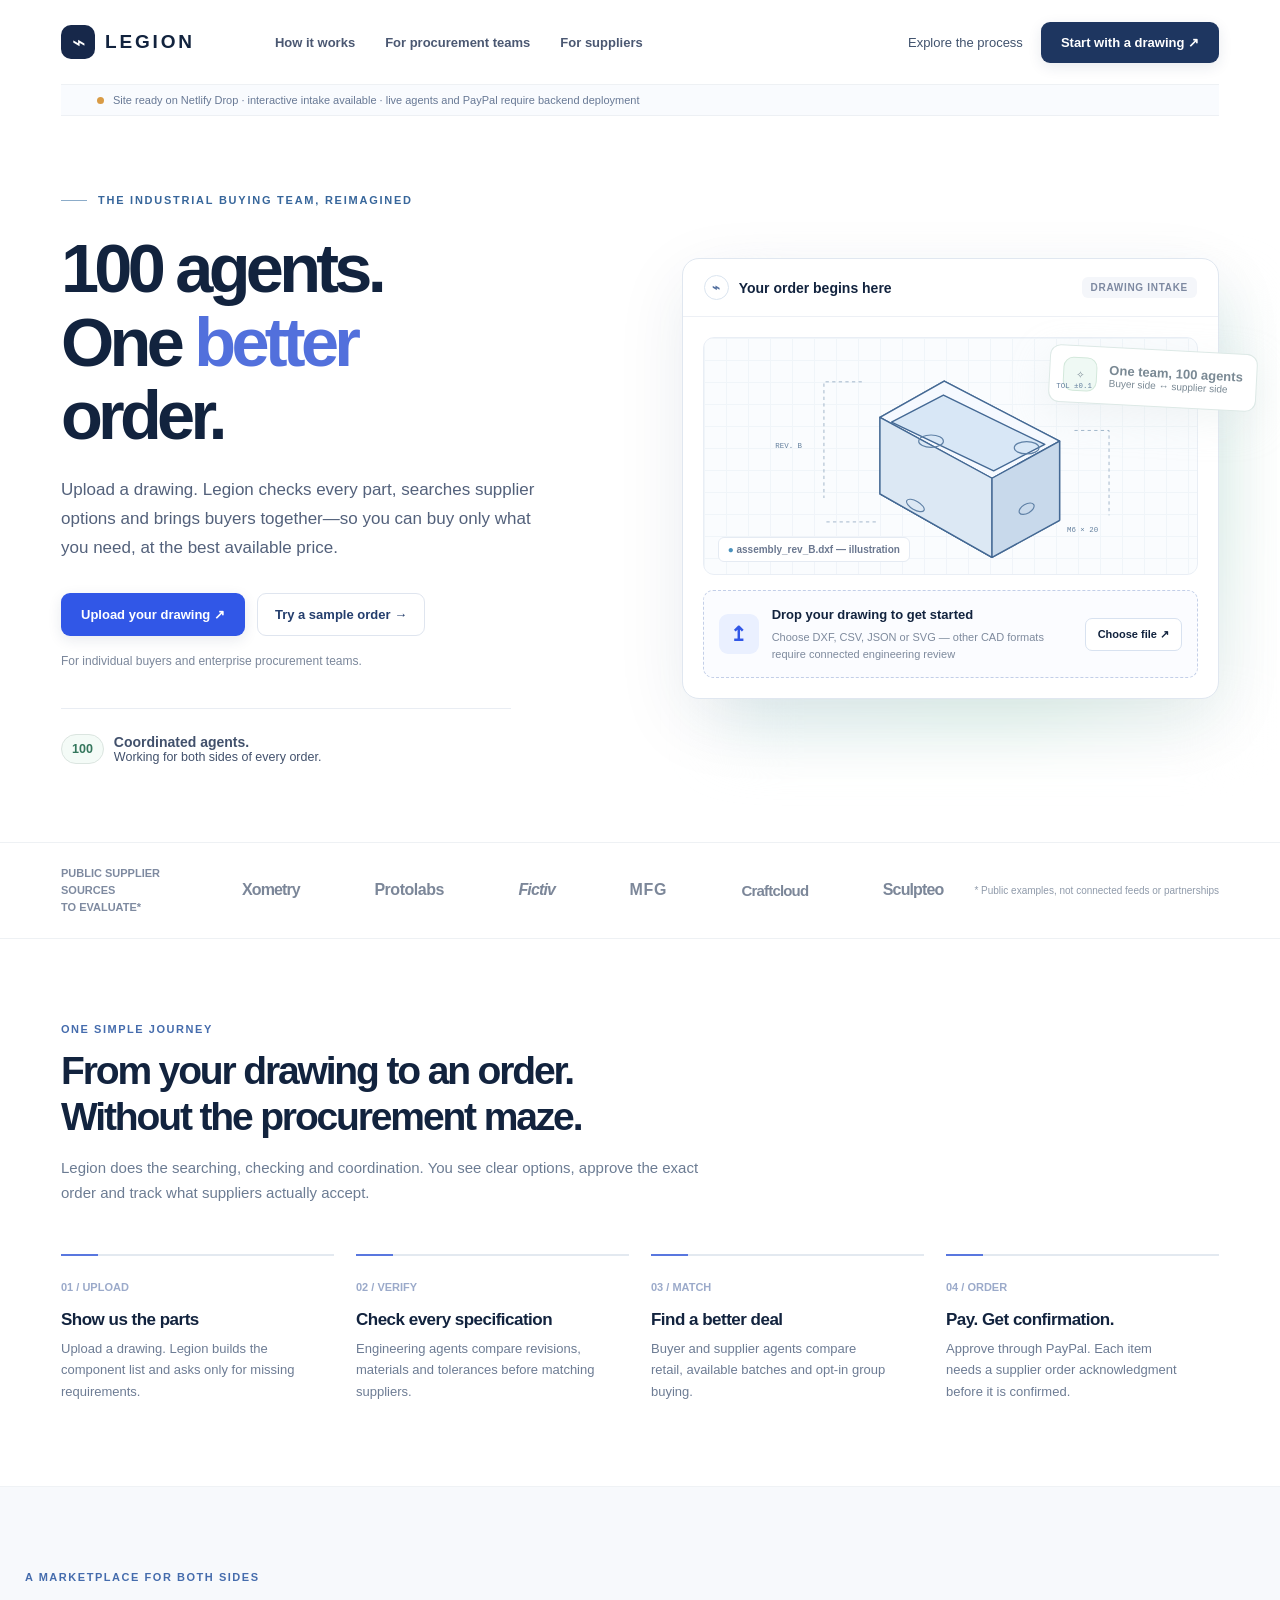
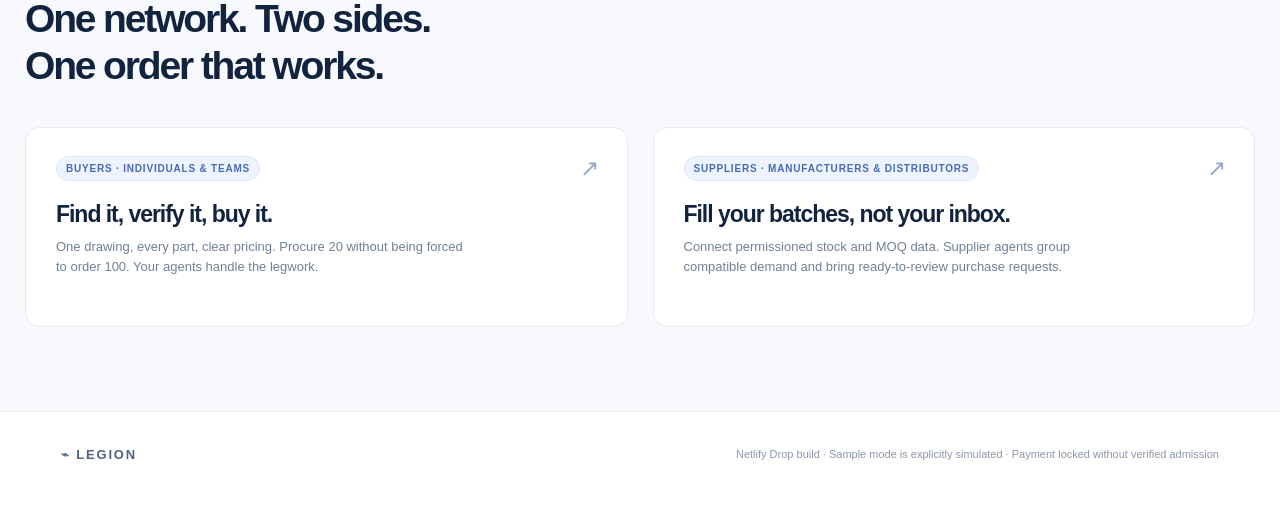
==== public/index.html @ 0154704b "Deploy LEGION Netlify site and functions (003)" ====
<!doctype html>
<html lang="en">
<head>
<meta charset="utf-8"><meta name="viewport" content="width=device-width, initial-scale=1">
<title>LEGION — 100 agents. One better order.</title>
<style>
:root{--ink:#12233e;--muted:#65728a;--line:#e5eaf0;--blue:#3157e7;--mint:#eaf8f1;--pale:#f8fafc;--bg:#fff;--accent:#87c9af;--shadow:0 22px 70px rgba(22,44,77,.085)}
*{box-sizing:border-box}html{scroll-behavior:smooth}body{margin:0;background:var(--bg);font-family:Inter,-apple-system,BlinkMacSystemFont,"Segoe UI",sans-serif;color:var(--ink);font-size:15px;-webkit-font-smoothing:antialiased}a{color:inherit;text-decoration:none}button{font:inherit;cursor:pointer}button:focus-visible,a:focus-visible,input:focus-visible{outline:3px solid #93a8ff;outline-offset:3px}.shell{max-width:1230px;margin:auto;padding:0 36px}
nav{height:85px;display:flex;align-items:center;gap:32px;border-bottom:1px solid #eef1f4}.logo{display:flex;align-items:center;gap:10px;font-weight:850;letter-spacing:.15em;font-size:19px}.symbol{width:34px;height:34px;border-radius:10px;background:#17284a;display:flex;align-items:center;justify-content:center;color:#fff;font-size:23px;font-weight:450;letter-spacing:-5px;padding-right:4px}.navlinks{display:flex;gap:30px;margin-left:48px;color:#4b5872;font-size:13px;font-weight:560}.navlinks a:hover{color:var(--blue)}.navright{margin-left:auto;display:flex;align-items:center;gap:18px}.navright .quiet{color:#41536e;font-size:13px}.primary{border:0;background:#1e3660;color:white;padding:13px 20px;border-radius:9px;font-size:13px;font-weight:675;box-shadow:0 4px 14px rgba(27,50,92,.1)}.primary:hover{background:#254b89}.primary.blue{background:var(--blue)}.secondary{background:white;color:#243e6d;padding:13px 17px;border-radius:9px;border:1px solid #dfe5ef;font-size:13px;font-weight:660}
.hero{display:grid;grid-template-columns:1fr .95fr;gap:55px;align-items:center;padding-top:78px;padding-bottom:78px;position:relative}.eyebrow{font-size:11px;font-weight:780;letter-spacing:.16em;color:#37669b;text-transform:uppercase;display:flex;align-items:center;gap:11px}.eyebrow i{width:26px;height:1px;background:#8cacc9;display:block}.hero h1{font-size:clamp(49px,5.35vw,76px);line-height:1.075;letter-spacing:-.069em;font-weight:720;max-width:600px;margin:26px 0 22px}.hero h1 em{font-style:normal;color:#5270dc}.hero .desc{color:#53617b;max-width:495px;font-size:17px;line-height:1.72;font-weight:420;margin:0 0 30px}.actions{display:flex;gap:12px;flex-wrap:wrap}.hero small{display:block;margin-top:18px;color:#7b879b;font-size:12px}.mini-proof{display:flex;align-items:center;gap:10px;margin-top:40px;padding-top:25px;border-top:1px solid #e9edf3;max-width:450px;color:#42516c;font-size:12.5px}.mini-proof .tiny{border:1px solid #dbe5e0;background:#f4fbf7;color:#34765c;border-radius:100px;padding:7px 10px;font-weight:750}.mini-proof strong{font-size:14px}
.preview{position:relative}.preview:before{content:"";position:absolute;inset:45px -15px -35px 50px;background:linear-gradient(135deg,#f0f4ff,#e6f7ef 74%,#fff);filter:blur(30px);z-index:-1}.floating{background:white;border:1px solid #e0e7f0;border-radius:17px;box-shadow:var(--shadow);overflow:hidden}.window-head{height:58px;border-bottom:1px solid #edf0f5;display:flex;align-items:center;justify-content:space-between;padding:0 21px}.window-head .left{font-weight:700;font-size:14px;display:flex;align-items:center;gap:10px}.dotted{border:1px solid #dae4ef;border-radius:50%;width:25px;height:25px;display:grid;place-items:center;color:#53709f;font-size:13px}.sample-label{font-size:10px;letter-spacing:.07em;color:#7d89a1;font-weight:750;background:#f4f6fa;padding:5px 9px;border-radius:6px}.drawing{height:238px;margin:20px 20px 15px;display:grid;place-items:center;background:#fafcfe;border:1px solid #e9eef5;border-radius:11px;position:relative;overflow:hidden}.drawing .grid-lines{position:absolute;inset:0;background-image:linear-gradient(#eaf0f6 1px,transparent 1px),linear-gradient(90deg,#eaf0f6 1px,transparent 1px);background-size:22px 22px;opacity:.6}.drawing svg{z-index:1;max-height:206px;width:90%}.drawing .file{position:absolute;left:14px;bottom:12px;background:white;border:1px solid #e5ebf3;padding:6px 9px;font-size:10px;color:#6b7890;border-radius:6px;z-index:2;font-weight:700}.drawing .file:before{content:"● ";color:#4a92bd}.upload-inside{margin:0 20px 20px;border:1.5px dashed #c3cfe8;background:#fbfcff;border-radius:10px;padding:16px 15px;display:flex;align-items:center;gap:13px;cursor:pointer}.upload-inside:hover{background:#f5f8ff;border-color:#7390d8}.up-icon{background:#eaf0ff;color:var(--blue);font-weight:800;font-size:20px;width:40px;height:40px;border-radius:9px;display:grid;place-items:center}.up-copy{flex:1}.up-copy strong{display:block;font-size:13px;margin-bottom:5px}.up-copy span{color:#7e8a9d;font-size:11px}.upload-btn{border:1px solid #d8e2f0;background:white;padding:9px 12px;border-radius:7px;font-size:11px;font-weight:720;white-space:nowrap}
.agentflag{position:absolute;top:91px;right:-38px;background:white;border:1px solid #dde9e6;box-shadow:0 12px 36px #dce5e556;padding:11px 13px;border-radius:11px;display:flex;align-items:center;gap:12px;transform:rotate(3deg)}.agentmark{width:34px;height:34px;background:#eff9f4;border:1px solid #d3e8db;display:grid;place-items:center;color:#388c63;border-radius:10px;font-size:15px}.agentflag strong{display:block;font-size:13px}.agentflag span{font-size:10px;color:#7a8994}
.partners{border-top:1px solid #eef1f4;border-bottom:1px solid #eef1f4;padding:22px 0}.part-inner{display:flex;align-items:center;gap:31px}.part-inner .intro{width:150px;flex-shrink:0;font-size:11px;color:#7e8aa0;line-height:1.55;font-weight:640}.partners-list{display:flex;align-items:center;justify-content:space-between;flex:1;gap:30px;flex-wrap:wrap}.partner{font-size:16px;color:#7c8799;font-weight:780;letter-spacing:-.055em;white-space:nowrap}.partner:nth-child(2){font-weight:550;letter-spacing:-.03em}.partner:nth-child(3){font-weight:650;font-style:italic}.partner:nth-child(4){letter-spacing:.04em;font-weight:880}.partner:nth-child(5){font-size:15px}.smallnote{font-size:10px;color:#8f9aaa;white-space:nowrap}
.section{padding:84px 0}.section-eyebrow{font-size:11px;letter-spacing:.14em;font-weight:780;color:#456cad;text-transform:uppercase;margin-bottom:13px}.section-head{max-width:700px}.section h2{font-size:39px;letter-spacing:-.055em;line-height:1.2;font-weight:710;margin:0}.section .intro-p{color:#6c7c93;line-height:1.65;max-width:650px;margin:15px 0 0}.steps{display:grid;grid-template-columns:repeat(4,1fr);gap:22px;margin-top:48px}.step{padding-top:21px;border-top:2px solid #e3e9f0;position:relative}.step:before{content:"";position:absolute;top:-2px;left:0;height:2px;width:37px;background:#5977df}.step .num{font-weight:790;color:#9baaca;font-size:11px}.step h3{font-size:17px;margin:16px 0 8px;letter-spacing:-.03em}.step p{color:#6d7c94;font-size:13px;line-height:1.65;max-width:240px;margin:0}
.teams{background:#f7f9fc;border-top:1px solid #eff2f5;border-bottom:1px solid #eff2f5}.team-row{display:grid;grid-template-columns:1fr 1fr;gap:25px;margin-top:37px}.team-card{background:#fff;border:1px solid #e6eaf1;border-radius:14px;padding:28px 30px;position:relative;min-height:200px}.team-card .tag{display:inline-block;background:#edf3ff;border:1px solid #dee8fa;color:#486bb3;font-size:10px;font-weight:780;padding:6px 9px;border-radius:50px;text-transform:uppercase;letter-spacing:.08em}.team-card h3{font-size:23px;letter-spacing:-.045em;margin:20px 0 9px}.team-card p{color:#718097;line-height:1.6;margin:0;font-size:13px;max-width:420px}.team-card .go{position:absolute;right:28px;top:27px;font-size:23px;color:#94a8c8}
.case{margin-top:38px;border:1px solid #e2e9f1;border-radius:17px;background:white;box-shadow:var(--shadow);overflow:hidden;display:none}.case.open{display:block}.case-top{padding:23px 26px;display:flex;align-items:center;justify-content:space-between;border-bottom:1px solid #edf1f6}.case-title strong{font-size:16px}.case-title span{display:block;font-size:11px;color:#8b97aa;margin-top:6px}.case-state{border:1px solid #dfe6f5;background:#f4f7ff;color:#4163b2;border-radius:100px;font-size:11px;padding:6px 11px;font-weight:700}.case-row{padding:25px;display:grid;grid-template-columns:1.05fr 1fr;gap:28px}.case-row h4{font-size:13px;margin:0 0 13px}.bomline{display:flex;justify-content:space-between;border-bottom:1px solid #edf0f4;padding:11px 0;font-size:12px}.bomline .ok{color:#168366;font-weight:680}.bomline .z{color:#b08327;font-weight:680}.quote-row{padding:12px 14px;border:1px solid #e6ecf3;border-radius:9px;margin-bottom:9px;display:flex;align-items:center;justify-content:space-between;gap:10px}.quote-row.best{border-color:#afd9c5;background:#f6fcf8}.quote-row strong{display:block;font-size:12px}.quote-row span{font-size:11px;color:#7b8ba0}.quote-row .price{font-size:14px;font-weight:800;color:#254064}.case-end{border-top:1px solid #eff2f7;padding:16px 26px;background:#fafcfe;display:flex;align-items:center;justify-content:space-between;gap:15px}.case-end span{font-size:11px;color:#7e8a9f}.case-end button{border:1px solid #e0e6ef;border-radius:7px;background:white;padding:10px 14px;color:#65748d;font-size:12px;cursor:not-allowed}
footer{padding:35px 0 45px;display:flex;align-items:center;justify-content:space-between;font-size:11px;color:#8b97aa}.footerlogo{font-weight:820;letter-spacing:.14em;color:#516381;font-size:13px}
@media(max-width:1040px){.hero{gap:26px}.agentflag{right:-12px}.partners-list{gap:18px}.smallnote{display:none}.navlinks{margin-left:5px}}
@media(max-width:760px){.shell{padding:0 21px}nav{height:68px}.navlinks{display:none}.navright .quiet{display:none}.primary{padding:12px 14px}.hero{grid-template-columns:1fr;gap:31px;padding-top:51px;padding-bottom:51px}.hero h1{font-size:clamp(46px,11.7vw,64px);margin:17px 0}.hero .desc{font-size:15px}.mini-proof{margin-top:26px}.preview{max-width:560px}.agentflag{right:0;top:77px;transform:rotate(2deg)}.drawing{height:210px}.part-inner{display:block}.part-inner .intro{width:auto;margin-bottom:21px}.partners-list{gap:17px 22px;justify-content:flex-start}.partner{font-size:14px}.steps{grid-template-columns:1fr 1fr;gap:30px 18px}.section{padding:62px 0}.section h2{font-size:33px}.team-row{grid-template-columns:1fr}.case-row{grid-template-columns:1fr}.case-end{flex-direction:column;align-items:flex-start}footer{gap:16px}.upload-inside{padding:12px}.upload-btn{display:none}}
@media(max-width:410px){.steps{grid-template-columns:1fr}.agentflag{top:115px}.hero h1{font-size:46px}}
@media(prefers-reduced-motion:reduce){html{scroll-behavior:auto}*{animation:none!important;transition:none!important}}
</style>
<link rel="stylesheet" href="./assets/app.css">
</head>
<body>
<div class="shell">
<nav aria-label="Primary navigation">
<a href="#home" class="logo"><span class="symbol">⌁</span>LEGION</a>
<div class="navlinks"><a href="#how">How it works</a><a href="#teams">For procurement teams</a><a href="#teams">For suppliers</a></div>
<div class="navright"><a class="quiet" href="#how">Explore the process</a><button class="primary" id="navstart">Start with a drawing ↗</button></div>
</nav>
<div class="runtime-strip" role="status"><span class="runtime-dot" id="runtimeDot"></span><span id="runtimeText">Site ready · Connecting to secure services…</span></div>
<section class="hero" id="home"><div>
<div class="eyebrow"><i></i> THE INDUSTRIAL BUYING TEAM, REIMAGINED</div>
<h1>100 agents.<br>One <em>better</em><br>order.</h1>
<p class="desc">Upload a drawing. Legion checks every part, searches supplier options and brings buyers together—so you can buy only what you need, at the best available price.</p>
<div class="actions"><button class="primary blue" id="uploadHero">Upload your drawing <span aria-hidden="true">↗</span></button><button class="secondary" id="trydemo">Try a sample order →</button></div>
<small>For individual buyers and enterprise procurement teams.</small>
<div class="mini-proof"><span class="tiny">100</span><span><strong>Coordinated agents.</strong><br>Working for both sides of every order.</span></div>
</div>
<div class="preview" id="uploadbox">
<div class="floating">
<div class="window-head"><div class="left"><span class="dotted">⌁</span>Your order begins here</div><span class="sample-label">DRAWING INTAKE</span></div>
<div class="drawing"><div class="grid-lines"></div>
<svg viewBox="0 0 450 250" fill="none" xmlns="http://www.w3.org/2000/svg" aria-label="Illustrative engineering bracket drawing">
<g transform="translate(100 16)" stroke="#446994" stroke-width="1.7" stroke-linejoin="round"><path d="M40 155 L40 62 L118 18 L258 91 L258 187 L176 232 L40 155 Z" fill="#e3ecf8" opacity=".86"/><path d="M40 62 L176 136 L258 91 M176 136 L176 232 M40 155 L176 232"/><path d="M40 62 L118 18 L258 91 L176 136 Z" fill="#f5f9ff"/><path d="M54 68 L117 35 L240 95 L178 127 Z" fill="#d8e7f6"/><path d="M40 62 L40 155 L176 232 L176 136 Z" fill="#dce8f4"/><path d="M176 136 L258 91 L258 187 L176 232 Z" fill="#c8d9eb"/><g stroke="#5f81a6" stroke-width="1.4"><ellipse cx="102" cy="91" rx="15" ry="7.5"/><ellipse cx="218" cy="99" rx="15" ry="7.5"/><ellipse cx="83" cy="169" rx="12" ry="5.3" transform="rotate(30 83 169)"/><ellipse cx="218" cy="173" rx="10" ry="5.5" transform="rotate(-30 218 173)"/></g></g>
<g stroke="#91a9c0" stroke-width="1" fill="none" stroke-dasharray="4 4"><path d="M118 35 L72 35 L72 176 M376 94 L418 94 L418 197"/><path d="M135 205 L72 205"/></g><g fill="#64809e" font-size="9" font-family="monospace"><text x="13" y="115">REV. B</text><text x="354" y="42">TOL ±0.1</text><text x="367" y="217">M6 × 20</text></g>
</svg><div class="file" id="filename">assembly_rev_B.dxf — illustration</div></div>
<label for="fileInput" class="upload-inside" id="dropArea"><span class="up-icon">↥</span><span class="up-copy"><strong id="dropTitle">Drop your drawing to get started</strong><span id="dropSub">Choose DXF, CSV, JSON or SVG — other CAD formats require connected engineering review</span></span><span class="upload-btn">Choose file ↗</span></label>
<input type="file" id="fileInput" accept=".dxf,.csv,.json,.svg,.pdf,.step,.stp,.stl" hidden>
</div>
<div class="agentflag"><span class="agentmark">✧</span><span><strong>One team, 100 agents</strong><span>Buyer side ↔ supplier side</span></span></div>
</div></section></div>
<div class="partners"><div class="shell part-inner"><div class="intro">PUBLIC SUPPLIER SOURCES<br>TO EVALUATE*</div><div class="partners-list"><span class="partner">Xometry</span><span class="partner">Protolabs</span><span class="partner">Fictiv</span><span class="partner">MFG</span><span class="partner">Craftcloud</span><span class="partner">Sculpteo</span></div><div class="smallnote">* Public examples, not connected feeds or partnerships</div></div></div>
<div class="shell"><section class="section" id="how"><div class="section-head"><div class="section-eyebrow">ONE SIMPLE JOURNEY</div><h2>From your drawing to an order.<br>Without the procurement maze.</h2><p class="intro-p">Legion does the searching, checking and coordination. You see clear options, approve the exact order and track what suppliers actually accept.</p></div>
<div class="steps"><article class="step"><span class="num">01 / UPLOAD</span><h3>Show us the parts</h3><p>Upload a drawing. Legion builds the component list and asks only for missing requirements.</p></article><article class="step"><span class="num">02 / VERIFY</span><h3>Check every specification</h3><p>Engineering agents compare revisions, materials and tolerances before matching suppliers.</p></article><article class="step"><span class="num">03 / MATCH</span><h3>Find a better deal</h3><p>Buyer and supplier agents compare retail, available batches and opt-in group buying.</p></article><article class="step"><span class="num">04 / ORDER</span><h3>Pay. Get confirmation.</h3><p>Approve through PayPal. Each item needs a supplier order acknowledgment before it is confirmed.</p></article></div>

<div class="workspace" id="workspace" hidden aria-live="polite">
 <div class="workspace-top"><div><span class="section-eyebrow">YOUR ORDER · ONE CONNECTED JOURNEY</span><h2 id="workTitle">Your procurement workspace</h2><p id="workSubtitle">Your drawing is the source of truth. Every later action stays tied to its revision.</p></div><span class="modepill" id="modeBadge">SAMPLE ONLY</span></div>
 <div class="stage-track" aria-label="Order progress"><div class="stag on">01 <strong>Upload</strong></div><div class="stag on">02 <strong>Verify</strong></div><div class="stag">03 <strong>Match</strong></div><div class="stag">04 <strong>Order</strong></div></div>
 <div class="workspace-grid"><div class="work-main">
  <section class="workcard"><div class="card-head"><div><span class="smallcap">01 / DRAWING</span><h3>We found these components</h3></div><span class="statepill" id="parseStatus">Processing</span></div>
   <div class="drawingmeta"><span id="drawingName">No file</span><span id="drawingDigest">Drawing fingerprint pending</span></div>
   <div id="bomRows" class="bomlist"></div><div class="facts" id="bomSummary"></div>
   <p class="inline-note">Local extraction is not engineering certification. Missing specifications remain open; no part is silently approved.</p>
  </section>
  <section class="workcard"><div class="card-head"><div><span class="smallcap">02 / VERIFICATION</span><h3>Engineering review</h3></div><span class="statepill warn" id="engineeringStatus">Evidence needed</span></div>
   <div class="reviewline"><span class="reviewdot good"></span><div><strong>Drawing and part list</strong><small id="reviewDrawing">Waiting for upload</small></div></div>
   <div class="reviewline"><span class="reviewdot pending"></span><div><strong>Independent specification check</strong><small>Material, tolerance, revision and supplier equivalence require an authorized engineering result.</small></div></div>
   <div class="reviewline"><span class="reviewdot pending"></span><div><strong>100 buyer-and-supplier agents</strong><small id="agentsStatus">Agent runtime is not connected to this static preview.</small></div></div>
   <div class="review-buttons"><label class="demo-access"><span>Private demo code</span><input type="password" id="demoAccessCode" placeholder="Enter your demo code" autocomplete="off" spellcheck="false" aria-label="Private demo access code"></label><button class="subtle-btn" id="nimReview">Ask connected NIM for a preliminary review</button><span id="nimResult" class="microstatus" role="status"></span></div>
  </section>
  <section class="workcard"><div class="card-head"><div><span class="smallcap">03 / SOURCING</span><h3>Ways to buy</h3></div><span class="statepill" id="supplierStatus">Sources pending</span></div><p class="mini-description">We compare a direct order, joining an existing factory batch, and grouping only consenting buyers. Every buyer pays for their own shipment.</p>
   <div class="route-list" id="routeList"></div>
  </section>
 </div><aside class="orderpanel"><div class="card-head"><div><span class="smallcap">04 / CHECKOUT</span><h3>Your order</h3></div></div>
  <div class="billrow"><span>Order quantity</span><strong id="summaryQty">—</strong></div>
  <div class="billrow"><span>Selected route</span><strong id="summaryRoute">—</strong></div>
  <div class="billrow"><span>Own shipping</span><strong id="summaryShipping">Pending</strong></div>
  <div class="billrow"><span>Taxes & fees</span><strong id="summaryTaxes">Pending</strong></div>
  <div class="billtotal"><span>Your total</span><strong id="summaryTotal">Quote needed</strong></div>
  <div class="payment-lock"><span class="lockicon">⌁</span><div><strong>PayPal Sandbox</strong><small id="paymentReason">Checkout unlocks only after verified offers, buyer approval and signed admission.</small></div></div>
  <button id="paypalButton" class="primary checkout" disabled>Pay with PayPal · awaiting verification</button>
  <button id="exportButton" class="subtle-btn export">Download procurement request</button>
  <div class="order-ack"><strong>Supplier order confirmations</strong><p id="ackStatus">Not received. Payment alone never means an order was accepted.</p></div>
  <p class="panel-foot">No payment, order, quote or supplier commitment is created in sample mode.</p>
 </aside></div>
 <div class="workspace-end"><div><strong>What happens next?</strong><p id="nextStep">Connect the verified supplier and payment services before placing real orders.</p></div><button class="secondary" id="resetOrder">Start another drawing</button></div>
</div>
</section></div>
<div class="teams" id="teams"><div class="shell section"><div class="section-eyebrow">A MARKETPLACE FOR BOTH SIDES</div><h2>One network. Two sides.<br>One order that works.</h2><div class="team-row"><article class="team-card"><span class="tag">Buyers · individuals & teams</span><span class="go">↗</span><h3>Find it, verify it, buy it.</h3><p>One drawing, every part, clear pricing. Procure 20 without being forced to order 100. Your agents handle the legwork.</p></article><article class="team-card"><span class="tag">Suppliers · manufacturers & distributors</span><span class="go">↗</span><h3>Fill your batches, not your inbox.</h3><p>Connect permissioned stock and MOQ data. Supplier agents group compatible demand and bring ready-to-review purchase requests.</p></article></div></div></div>
<div class="shell"><footer><span class="footerlogo">⌁ LEGION</span><span>Netlify Drop build · Sample mode is explicitly simulated · Payment locked without verified admission</span></footer></div>
<script defer src="./assets/app.js"></script>
</body></html>
---- public/assets/app.css ----
/* LEGION Site: procurement workspace. No runtime secrets in static assets. */
.runtime-strip{background:#f9fbfe;border-bottom:1px solid #edf0f4;color:#687995;padding:9px 36px;font-size:11px;display:flex;align-items:center;gap:9px}.runtime-dot{width:7px;height:7px;border-radius:50%;background:#d99b45;display:inline-block}.runtime-dot.live{background:#2a9c74}
.workspace{scroll-margin-top:30px;margin:24px 0 60px;border-radius:18px;background:#f7f9fd;border:1px solid #e7ecf4;padding:30px;box-shadow:0 22px 60px rgba(20,40,70,.065)}.workspace[hidden]{display:none!important}.workspace-top{display:flex;justify-content:space-between;align-items:flex-start;gap:25px}.workspace h2{font-size:33px;margin:9px 0 7px;letter-spacing:-.045em}.workspace-top p{font-size:13px;color:#718096;margin:0 0 24px}.modepill{border:1px solid #ebd7af;background:#fff9ec;color:#966c2d;border-radius:50px;padding:7px 12px;white-space:nowrap;font-size:10px;font-weight:800;letter-spacing:.06em}
.stage-track{display:grid;grid-template-columns:repeat(4,minmax(0,1fr));gap:8px;margin-bottom:24px}.stag{padding:10px 13px;color:#97a1b1;background:white;border:1px solid #e7edf6;border-radius:7px;font-size:11px}.stag strong{display:block;font-size:12px;margin-top:3px;letter-spacing:-.01em;color:#55667f}.stag.on{background:#eef3ff;color:#4365bb;border-color:#dce6fe}.stag.on strong{color:#284d99}
.workspace-grid{display:grid;grid-template-columns:minmax(0,1fr) 310px;gap:18px;align-items:start}.work-main{display:grid;gap:17px;min-width:0}.workcard,.orderpanel{background:#fff;border:1px solid #e4eaf4;border-radius:12px;padding:21px;min-width:0}.orderpanel{position:sticky;top:20px}.card-head{display:flex;align-items:flex-start;justify-content:space-between;gap:15px;margin-bottom:17px}.smallcap{font-size:10px;color:#728db8;font-weight:800;letter-spacing:.12em}.card-head h3{font-size:17px;letter-spacing:-.025em;margin:7px 0 0}.statepill{border-radius:50px;background:#edf5f1;color:#378063;font-size:10px;font-weight:700;padding:6px 9px;white-space:nowrap}.statepill.warn{background:#fff8ec;color:#a07128}.drawingmeta{border-radius:7px;padding:11px 12px;background:#f6f8fb;display:flex;justify-content:space-between;gap:15px;color:#738198;font-size:11px;overflow-wrap:anywhere}.drawingmeta span:first-child{color:#344b6a;font-weight:680}.bomlist{margin:15px 0}.partline{display:grid;grid-template-columns:minmax(0,1fr) 64px 106px;gap:13px;align-items:center;padding:13px 2px;border-bottom:1px solid #edf1f5}.partline:last-child{border-bottom:0}.partname{font-size:12px;font-weight:730;color:#233b5e;overflow-wrap:anywhere}.partmeta{display:block;font-size:11px;color:#8592a6;margin-top:4px}.partqty{font-size:12px;font-weight:750;text-align:center}.partstate{font-size:10px;text-align:center;border-radius:50px;background:#fff5e7;color:#ad792a;padding:7px 4px;font-weight:670}.facts{display:flex;gap:9px;flex-wrap:wrap;font-size:11px;color:#54708a}.fact{border:1px solid #e4ebf5;border-radius:7px;padding:7px 10px}.inline-note{font-size:10px;color:#8a98ac;line-height:1.6;margin:12px 0 0}.reviewline{display:flex;gap:12px;padding:12px 0;border-bottom:1px solid #eef1f5}.reviewline:last-of-type{border:0}.reviewdot{height:12px;width:12px;flex:none;margin-top:3px;border-radius:50%;background:#eebd72;border:3px solid #fbedd8}.reviewdot.good{background:#55b68b;border:3px solid #d6f0e6}.reviewline strong{font-size:12px;display:block}.reviewline small{font-size:11px;color:#8190a5;display:block;margin-top:5px;line-height:1.6}.review-buttons{display:flex;gap:10px;align-items:center;flex-wrap:wrap;margin-top:15px}.subtle-btn{background:#fff;border:1px solid #dbe4f1;border-radius:7px;color:#46649b;padding:10px 12px;font-size:11px;font-weight:720;text-align:center}.subtle-btn:disabled{cursor:not-allowed;color:#8993a3}.microstatus{color:#697e9a;font-size:11px}.mini-description{font-size:12px;color:#77869c;line-height:1.65;margin:0 0 15px}.route-list{display:grid;gap:9px}.route{display:flex;justify-content:space-between;align-items:center;gap:13px;width:100%;text-align:left;padding:14px 15px;background:white;border:1px solid #e2e9f2;border-radius:9px;cursor:pointer}.route:hover{border-color:#9fb4e6;background:#fbfcff}.route.selected{border-color:#8bb99f;background:#f6fcf8}.route strong{display:block;font-size:12px}.route small{display:block;font-size:11px;color:#8592a6;margin-top:5px;line-height:1.4}.route .amount{white-space:nowrap;font-size:15px;color:#273e60;font-weight:830}.route .amount small{text-align:right;font-weight:500;font-size:10px}
.billrow{display:flex;justify-content:space-between;gap:10px;padding:12px 0;border-bottom:1px solid #edf1f5;font-size:11px;color:#74849a}.billrow strong{font-size:11px;color:#324a69;text-align:right}.billtotal{margin:14px 0 20px;display:flex;justify-content:space-between;gap:10px;align-items:center}.billtotal span{font-size:12px;color:#6f819b}.billtotal strong{font-size:24px;letter-spacing:-.035em}.payment-lock{background:#f7f9fc;border:1px solid #e7ebf2;border-radius:8px;padding:12px;display:flex;gap:10px}.lockicon{flex:none;background:#e9effa;color:#496499;font-size:16px;border-radius:7px;width:31px;height:31px;display:grid;place-items:center}.payment-lock strong{display:block;font-size:12px}.payment-lock small{display:block;font-size:10px;line-height:1.55;color:#8491a4;margin-top:4px}.checkout{width:100%;margin-top:13px;text-align:center;background:#ced7e9!important;color:#51627d!important;box-shadow:none!important;cursor:not-allowed!important}.export{width:100%;margin-top:9px}.order-ack{border-top:1px solid #edf1f5;margin-top:20px;padding-top:17px}.order-ack strong{font-size:12px}.order-ack p{font-size:11px;color:#8996a9;line-height:1.6}.panel-foot{font-size:10px;line-height:1.55;color:#8a96a6;margin-top:20px}.workspace-end{border-top:1px solid #e8edf5;padding-top:20px;margin-top:21px;display:flex;justify-content:space-between;align-items:center;gap:18px}.workspace-end strong{font-size:12px}.workspace-end p{font-size:11px;color:#7d8ba0;margin:6px 0 0}.workspace-end button{white-space:nowrap}
@media(max-width:980px){.workspace-grid{grid-template-columns:1fr}.orderpanel{position:static}.workspace{padding:22px}}
@media(max-width:760px){.runtime-strip{padding-left:20px;padding-right:20px}.workspace{padding:15px;margin:10px 0 50px}.workspace-top{flex-direction:column;gap:8px}.workspace h2{font-size:27px}.modepill{margin-bottom:12px}.stage-track{gap:5px}.stag{padding:9px 5px;text-align:center;font-size:10px}.stag strong{font-size:10px}.workcard,.orderpanel{padding:16px}.partline{grid-template-columns:minmax(0,1fr) 42px 72px;gap:6px}.partstate{font-size:9px}.drawingmeta{flex-direction:column;gap:6px}.workspace-end{flex-direction:column;align-items:flex-start}.card-head h3{font-size:15px}}

.demo-access{display:flex;flex-direction:column;gap:5px;color:#687995;font-size:10px;min-width:220px}.demo-access input{font:inherit;font-size:12px;color:#1e3452;padding:10px 12px;border:1px solid #dbe4f1;border-radius:7px;max-width:300px;width:100%}.demo-access input:focus{outline:2px solid #366be0;outline-offset:1px}
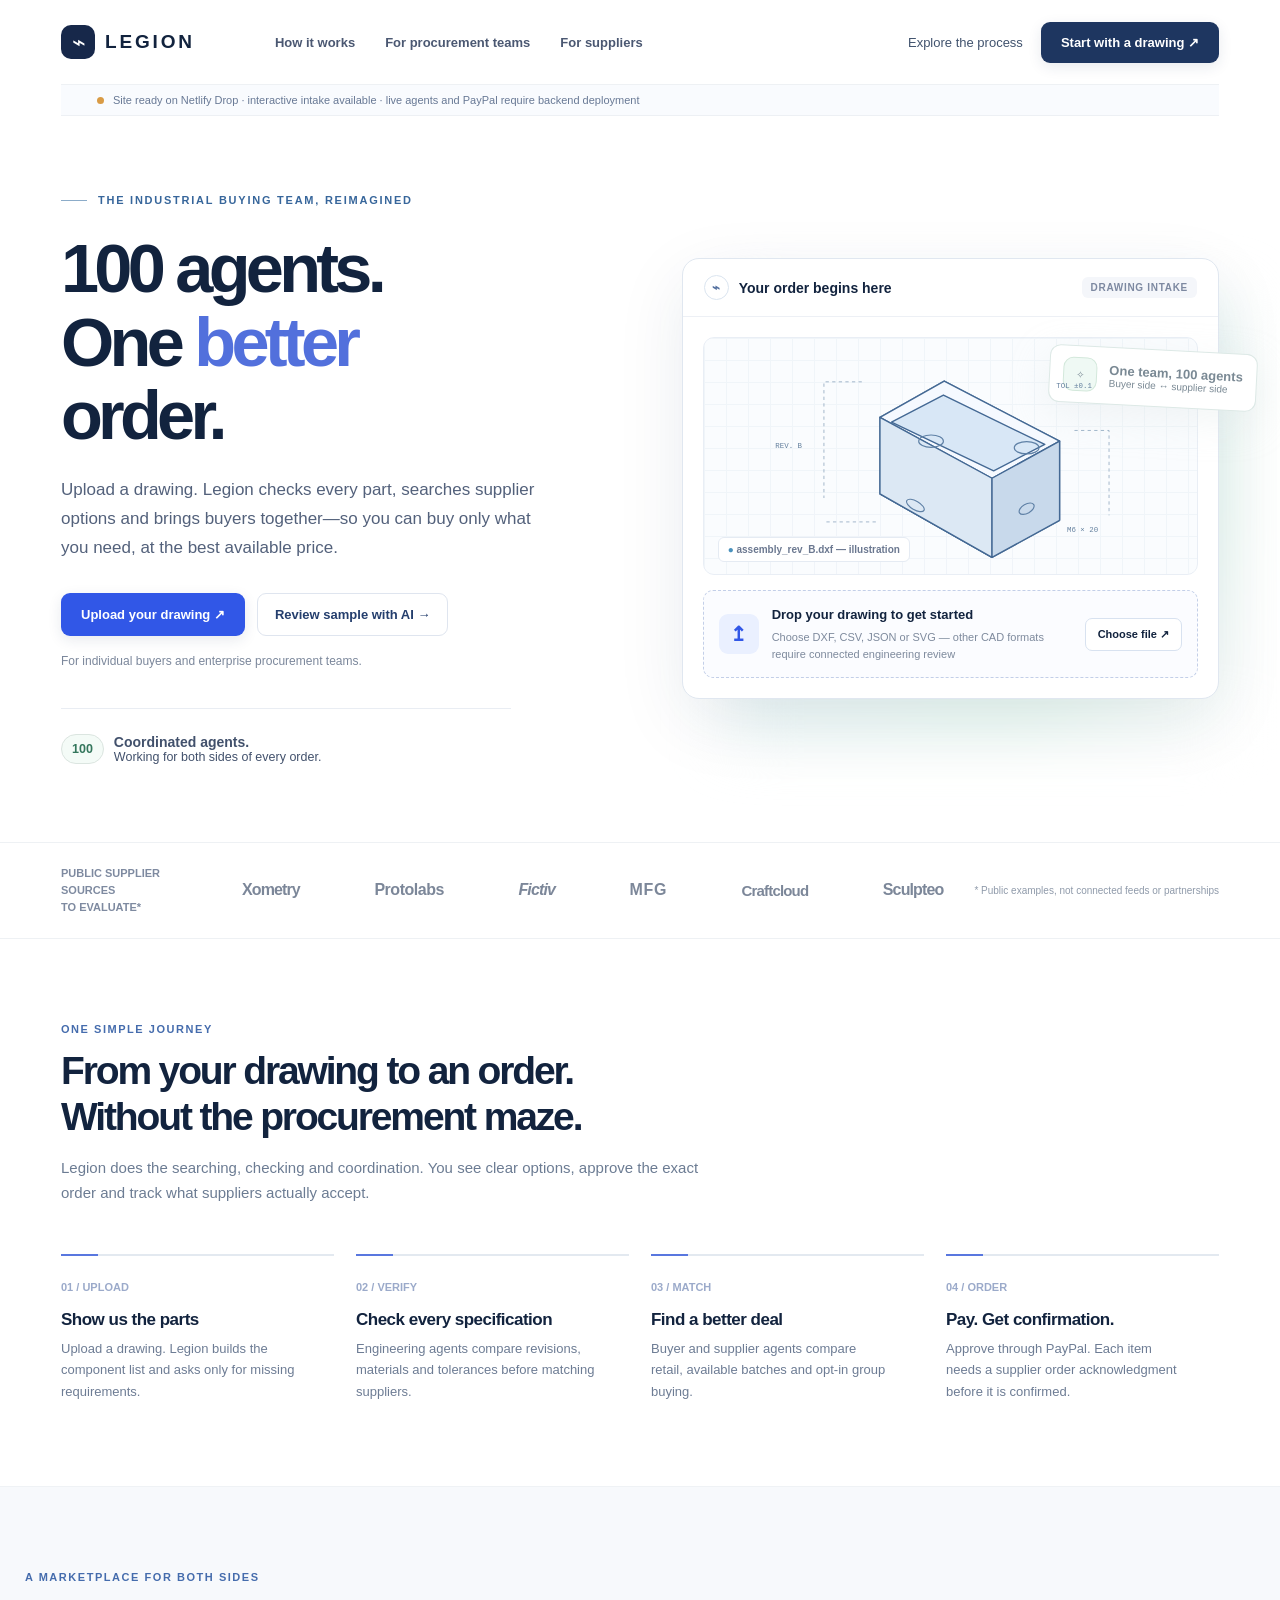
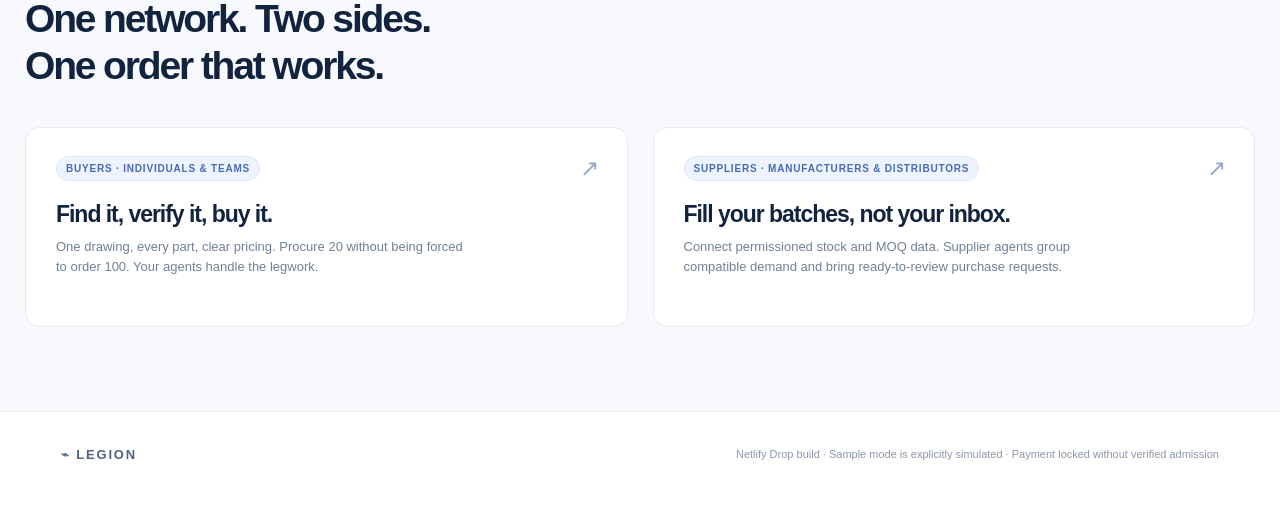
==== commit 36dc038a: "Expose one-click NIM review on landing; remove hidden-workspace obstacle" ====
--- a/public/index.html
+++ b/public/index.html
@@ -34,7 +34,8 @@
 <div class="eyebrow"><i></i> THE INDUSTRIAL BUYING TEAM, REIMAGINED</div>
 <h1>100 agents.<br>One <em>better</em><br>order.</h1>
 <p class="desc">Upload a drawing. Legion checks every part, searches supplier options and brings buyers together—so you can buy only what you need, at the best available price.</p>
-<div class="actions"><button class="primary blue" id="uploadHero">Upload your drawing <span aria-hidden="true">↗</span></button><button class="secondary" id="trydemo">Try a sample order →</button></div>
+<div class="actions"><button class="primary blue" id="uploadHero">Upload your drawing <span aria-hidden="true">↗</span></button><button class="secondary" id="trydemo" type="button">Review sample with AI →</button></div>
+<p class="hero-review-status" id="heroAiStatus" role="status" aria-live="polite"></p>
 <small>For individual buyers and enterprise procurement teams.</small>
 <div class="mini-proof"><span class="tiny">100</span><span><strong>Coordinated agents.</strong><br>Working for both sides of every order.</span></div>
 </div>
@@ -68,7 +69,7 @@
    <div class="reviewline"><span class="reviewdot good"></span><div><strong>Drawing and part list</strong><small id="reviewDrawing">Waiting for upload</small></div></div>
    <div class="reviewline"><span class="reviewdot pending"></span><div><strong>Independent specification check</strong><small>Material, tolerance, revision and supplier equivalence require an authorized engineering result.</small></div></div>
    <div class="reviewline"><span class="reviewdot pending"></span><div><strong>100 buyer-and-supplier agents</strong><small id="agentsStatus">Agent runtime is not connected to this static preview.</small></div></div>
-   <div class="review-buttons"><label class="demo-access"><span>Private demo code</span><input type="password" id="demoAccessCode" placeholder="Enter your demo code" autocomplete="off" spellcheck="false" aria-label="Private demo access code"></label><button class="subtle-btn" id="nimReview">Ask connected NIM for a preliminary review</button><span id="nimResult" class="microstatus" role="status"></span></div>
+   <div class="review-buttons"><button class="subtle-btn" id="nimReview">Review component list with AI</button><span id="nimResult" class="microstatus" role="status"></span></div>
   </section>
   <section class="workcard"><div class="card-head"><div><span class="smallcap">03 / SOURCING</span><h3>Ways to buy</h3></div><span class="statepill" id="supplierStatus">Sources pending</span></div><p class="mini-description">We compare a direct order, joining an existing factory batch, and grouping only consenting buyers. Every buyer pays for their own shipment.</p>
    <div class="route-list" id="routeList"></div>
@@ -90,5 +91,5 @@
 </section></div>
 <div class="teams" id="teams"><div class="shell section"><div class="section-eyebrow">A MARKETPLACE FOR BOTH SIDES</div><h2>One network. Two sides.<br>One order that works.</h2><div class="team-row"><article class="team-card"><span class="tag">Buyers · individuals & teams</span><span class="go">↗</span><h3>Find it, verify it, buy it.</h3><p>One drawing, every part, clear pricing. Procure 20 without being forced to order 100. Your agents handle the legwork.</p></article><article class="team-card"><span class="tag">Suppliers · manufacturers & distributors</span><span class="go">↗</span><h3>Fill your batches, not your inbox.</h3><p>Connect permissioned stock and MOQ data. Supplier agents group compatible demand and bring ready-to-review purchase requests.</p></article></div></div></div>
 <div class="shell"><footer><span class="footerlogo">⌁ LEGION</span><span>Netlify Drop build · Sample mode is explicitly simulated · Payment locked without verified admission</span></footer></div>
-<script defer src="./assets/app.js"></script>
+<script defer src="./assets/app.js?v=005-one-click"></script>
 </body></html>
--- a/public/assets/app.css
+++ b/public/assets/app.css
@@ -9,3 +9,6 @@
 @media(max-width:760px){.runtime-strip{padding-left:20px;padding-right:20px}.workspace{padding:15px;margin:10px 0 50px}.workspace-top{flex-direction:column;gap:8px}.workspace h2{font-size:27px}.modepill{margin-bottom:12px}.stage-track{gap:5px}.stag{padding:9px 5px;text-align:center;font-size:10px}.stag strong{font-size:10px}.workcard,.orderpanel{padding:16px}.partline{grid-template-columns:minmax(0,1fr) 42px 72px;gap:6px}.partstate{font-size:9px}.drawingmeta{flex-direction:column;gap:6px}.workspace-end{flex-direction:column;align-items:flex-start}.card-head h3{font-size:15px}}
 
 .demo-access{display:flex;flex-direction:column;gap:5px;color:#687995;font-size:10px;min-width:220px}.demo-access input{font:inherit;font-size:12px;color:#1e3452;padding:10px 12px;border:1px solid #dbe4f1;border-radius:7px;max-width:300px;width:100%}.demo-access input:focus{outline:2px solid #366be0;outline-offset:1px}
+
+.hero-review-status{font-size:12px;color:#385e97;line-height:1.5;min-height:0;margin:8px 0 0;}
+.hero-review-status:empty{display:none;}
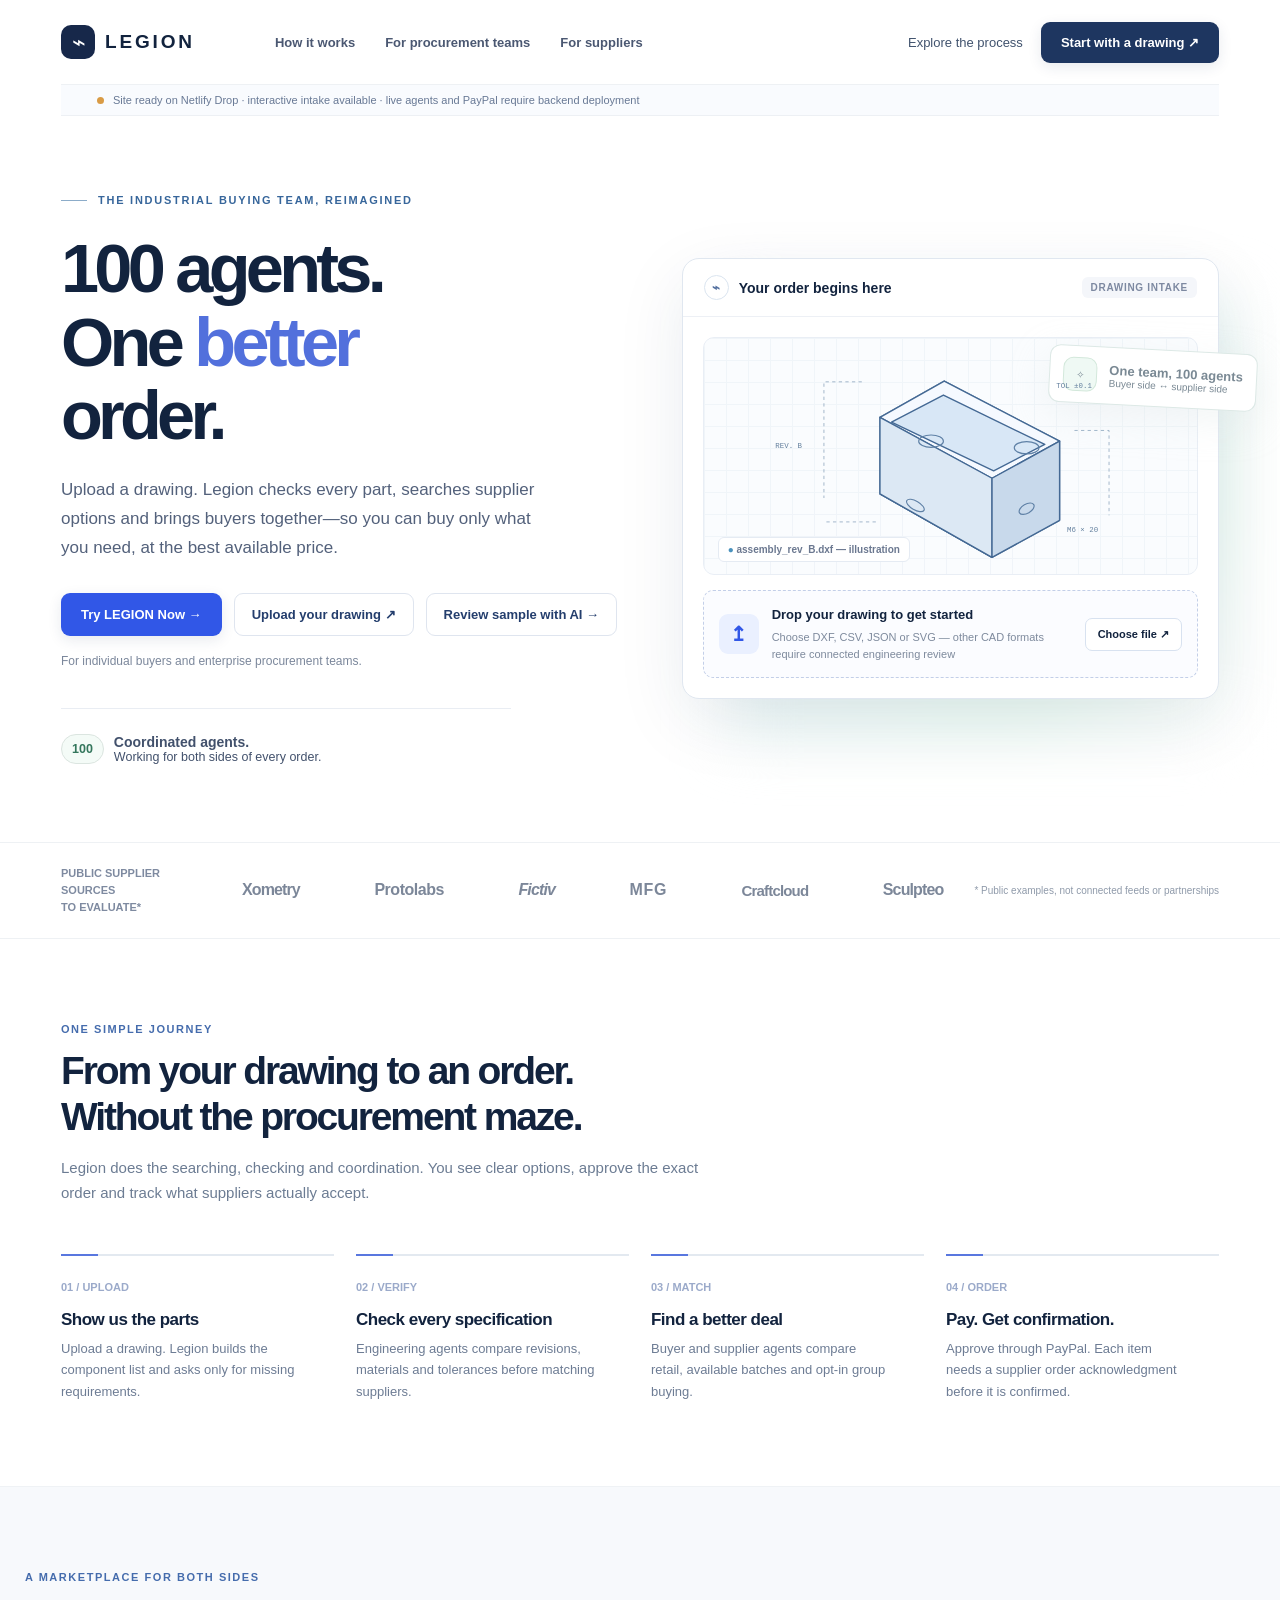
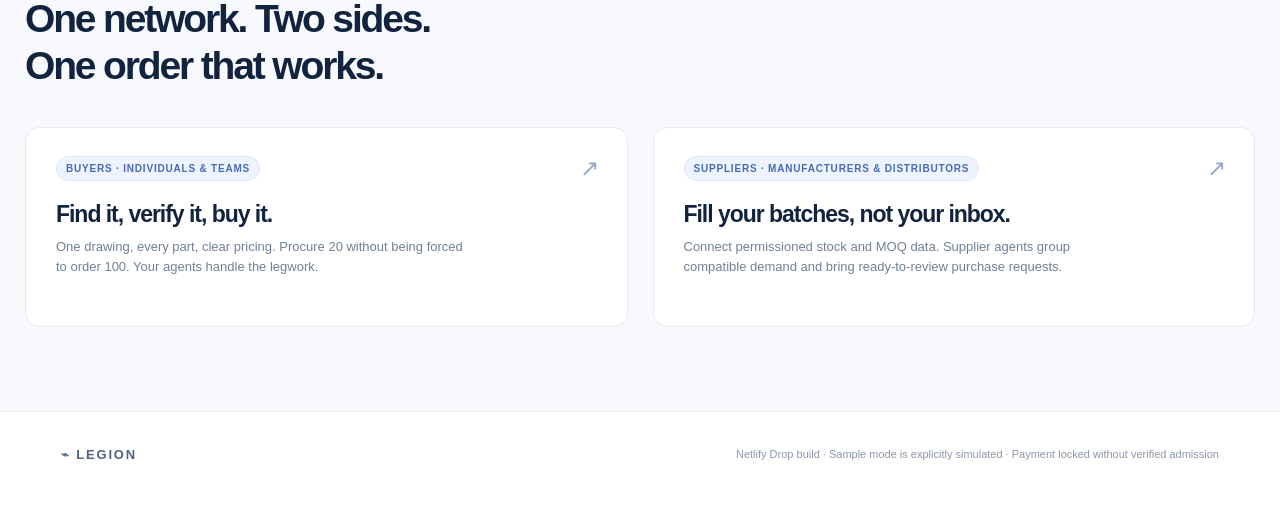
==== commit 77f96ffe: "feat: expose evidence-bound five-step Try LEGION experience at /try/ - public/try/: DRAWING -> PARTS" ====
--- a/public/index.html
+++ b/public/index.html
@@ -21,6 +21,7 @@
 @media(prefers-reduced-motion:reduce){html{scroll-behavior:auto}*{animation:none!important;transition:none!important}}
 </style>
 <link rel="stylesheet" href="./assets/app.css">
+<style>.actions{flex-wrap:wrap}.actions>a.primary{display:inline-flex;align-items:center;justify-content:center;text-decoration:none}.actions>a.primary:hover{text-decoration:none}</style>
 </head>
 <body>
 <div class="shell">
@@ -34,7 +35,7 @@
 <div class="eyebrow"><i></i> THE INDUSTRIAL BUYING TEAM, REIMAGINED</div>
 <h1>100 agents.<br>One <em>better</em><br>order.</h1>
 <p class="desc">Upload a drawing. Legion checks every part, searches supplier options and brings buyers together—so you can buy only what you need, at the best available price.</p>
-<div class="actions"><button class="primary blue" id="uploadHero">Upload your drawing <span aria-hidden="true">↗</span></button><button class="secondary" id="trydemo" type="button">Review sample with AI →</button></div>
+<div class="actions"><a class="primary blue" href="/try/">Try LEGION Now →</a><button class="secondary" id="uploadHero">Upload your drawing <span aria-hidden="true">↗</span></button><button class="secondary" id="trydemo" type="button">Review sample with AI →</button></div>
 <p class="hero-review-status" id="heroAiStatus" role="status" aria-live="polite"></p>
 <small>For individual buyers and enterprise procurement teams.</small>
 <div class="mini-proof"><span class="tiny">100</span><span><strong>Coordinated agents.</strong><br>Working for both sides of every order.</span></div>
